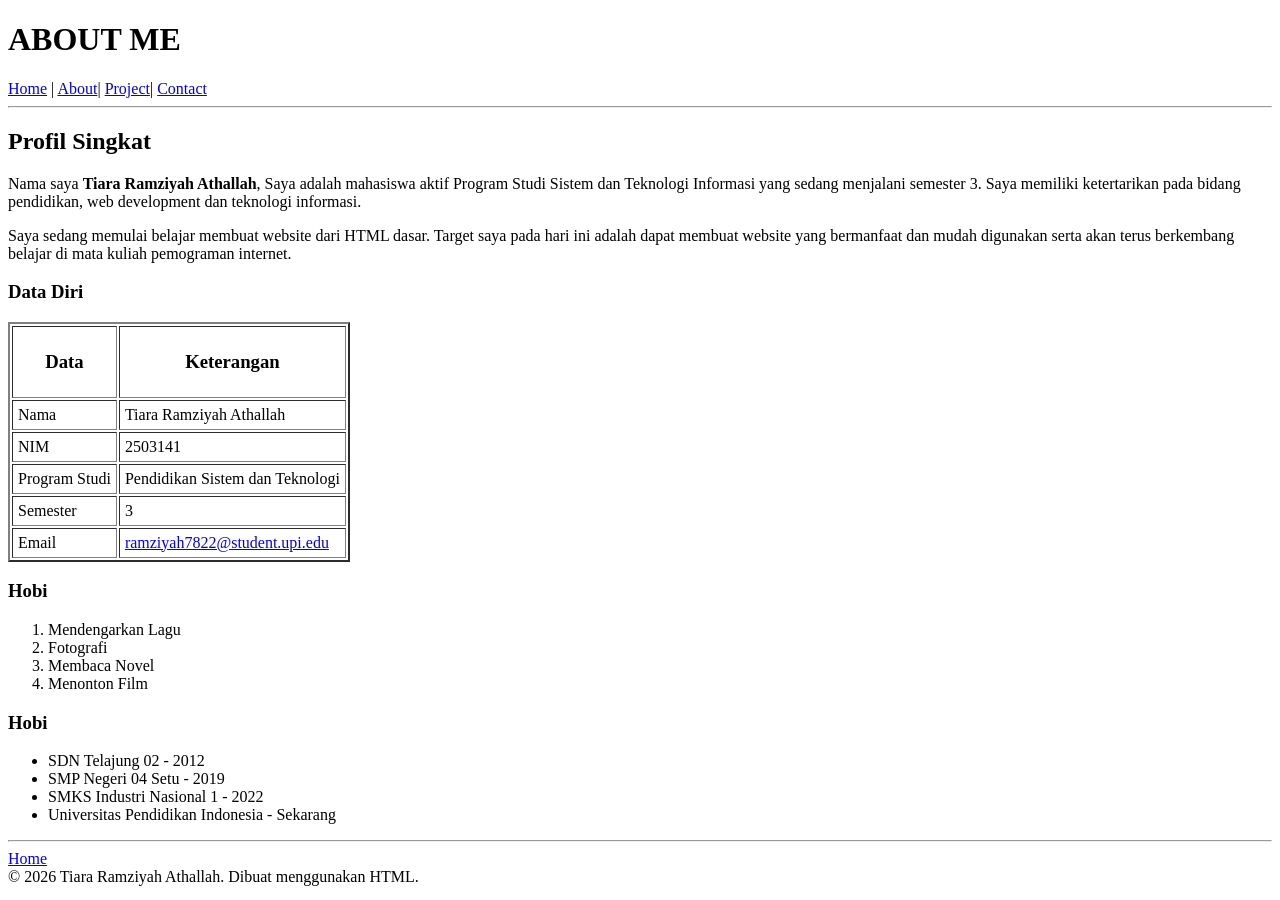
==== About.html @ 245da448 "Promnet2" ====
<!doctype html>
<html lang="id">
  <head>
    <title>About</title>
  </head>
  <body>
    <h1>ABOUT ME</h1>
    <nav>
      <a href="../Tugas/Home.html">Home</a> | 
      <a href="../Tugas/About.html">About</a>|
      <a href="../Tugas/Project.html">Project</a>|
      <a href="../Tugas/Contact.html">Contact</a>
    </nav>
    <hr>
    <h2>Profil Singkat</h2>
    <p>Nama saya <strong>Tiara Ramziyah Athallah</strong>, Saya adalah mahasiswa aktif Program Studi Sistem dan Teknologi Informasi yang sedang menjalani semester 3. Saya memiliki ketertarikan pada bidang pendidikan, web development dan teknologi informasi. </p>
    <p>Saya sedang memulai belajar membuat website dari HTML dasar. Target saya pada hari ini adalah dapat membuat website yang bermanfaat dan mudah digunakan serta akan terus berkembang belajar di mata kuliah pemograman internet.</p>
    <h3>Data Diri</h3>
    <table border="2" cellpadding="5">
    <tr>
        <td><h3 align="center">Data</h3></td>
        <td><h3 align="center">Keterangan</h3></td>
    </tr>
        <td>Nama</td>
        <td>Tiara Ramziyah Athallah</td>
     <tr>
        <td>NIM</td>
        <td>2503141</td>
    </tr>
     <tr>
        <td>Program Studi</td>
        <td>Pendidikan Sistem dan Teknologi </td>
     </tr>
      <tr>
        <td>Semester</td>
        <td>3</td>
     </tr>
     <tr>
        <td>Email</td>
        <td>
            <a href="https://mail.google.com/mail/u/3/#inbox">ramziyah7822@student.upi.edu</a>
        </td>
    </tr>
</table>
<h3>Hobi</h3>
<ol>
    <li>Mendengarkan Lagu</li>
    <li>Fotografi</li>
    <li>Membaca Novel</li>
    <li>Menonton Film</li>
</ol>
<h3>Hobi</h3>
<ul>
    <li>SDN Telajung 02 - 2012</li>
    <li>SMP Negeri 04 Setu - 2019</li>
    <li>SMKS Industri Nasional 1 - 2022</li>
    <li>Universitas Pendidikan Indonesia - Sekarang</li>
</ul>
<hr>
<nav>
<a href="../Tugas/Home.html">Home</a>
</nav>
 <footer>
    &copy; 2026 Tiara Ramziyah Athallah. Dibuat menggunakan HTML.
</footer>
</body>
</html>
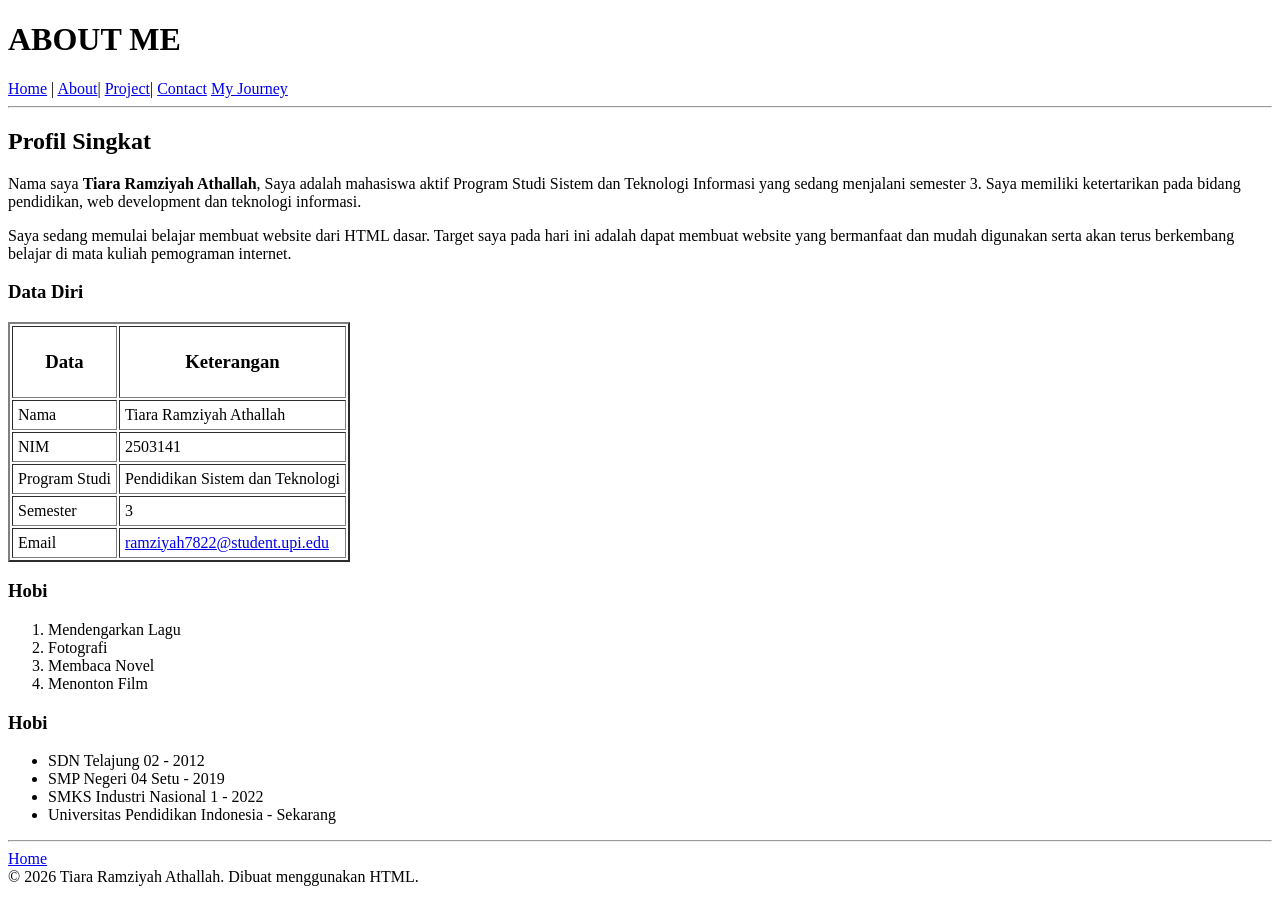
==== commit 3a96f089: "memperbaharui bloom" ====
--- a/About.html
+++ b/About.html
@@ -6,10 +6,11 @@
   <body>
     <h1>ABOUT ME</h1>
     <nav>
-      <a href="../Tugas/Home.html">Home</a> | 
-      <a href="../Tugas/About.html">About</a>|
-      <a href="../Tugas/Project.html">Project</a>|
-      <a href="../Tugas/Contact.html">Contact</a>
+      <a href="https://zyaahh.github.io/Promnet-Pertemuan2/">Home</a> | 
+      <a href="https://zyaahh.github.io/Promnet-Pertemuan2/About.html">About</a>|
+      <a href="https://zyaahh.github.io/Promnet-Pertemuan2/Project">Project</a>|
+      <a href="https://zyaahh.github.io/Promnet-Pertemuan2/Contact">Contact</a>
+      <a href="https://zyaahh.github.io/Promnet-Pertemuan2/My%20Journey">My Journey</a>
     </nav>
     <hr>
     <h2>Profil Singkat</h2>
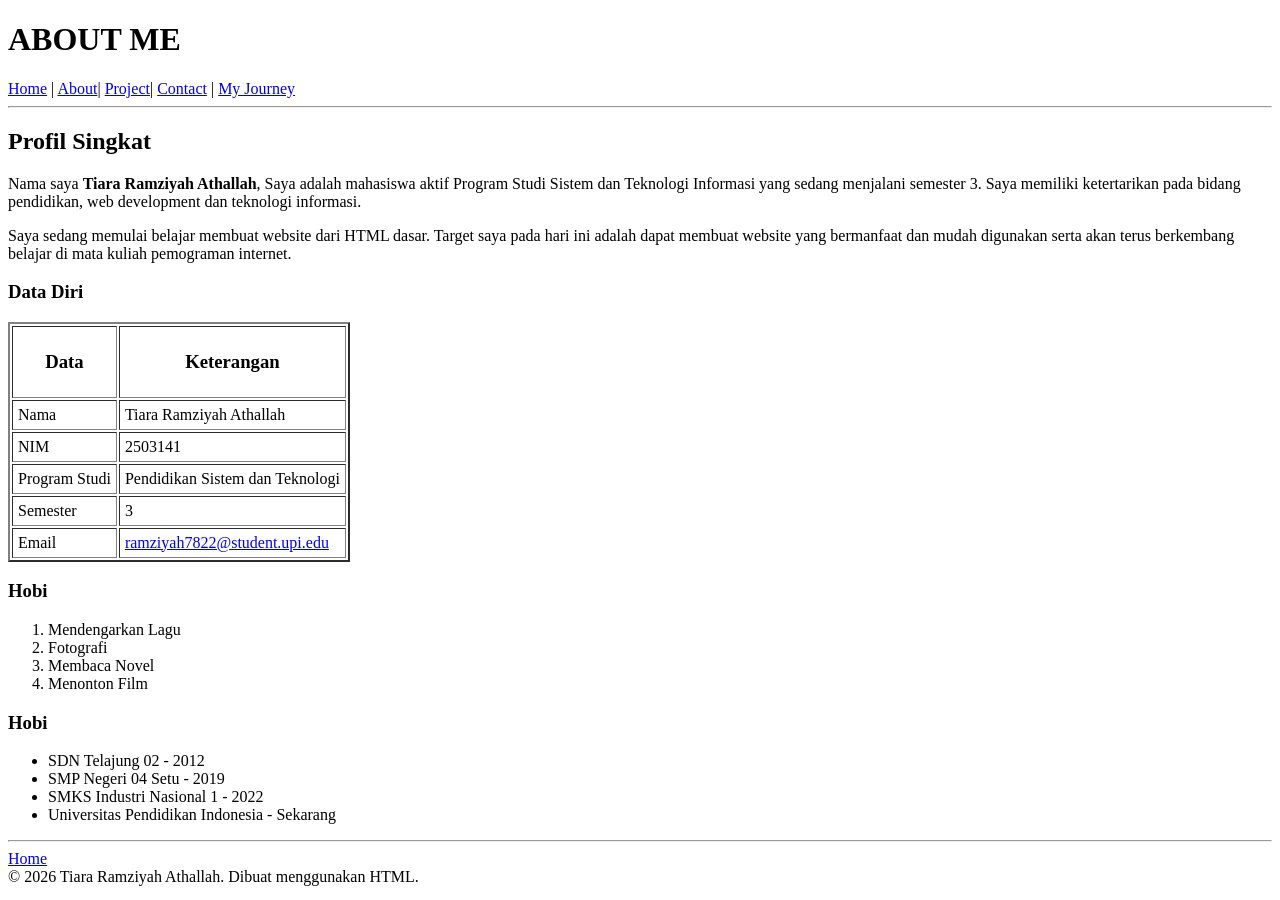
==== commit 0462beaf: "membuat my journey" ====
--- a/About.html
+++ b/About.html
@@ -9,7 +9,7 @@
       <a href="https://zyaahh.github.io/Promnet-Pertemuan2/">Home</a> | 
       <a href="https://zyaahh.github.io/Promnet-Pertemuan2/About.html">About</a>|
       <a href="https://zyaahh.github.io/Promnet-Pertemuan2/Project">Project</a>|
-      <a href="https://zyaahh.github.io/Promnet-Pertemuan2/Contact">Contact</a>
+      <a href="https://zyaahh.github.io/Promnet-Pertemuan2/Contact">Contact</a> |
       <a href="https://zyaahh.github.io/Promnet-Pertemuan2/My%20Journey">My Journey</a>
     </nav>
     <hr>
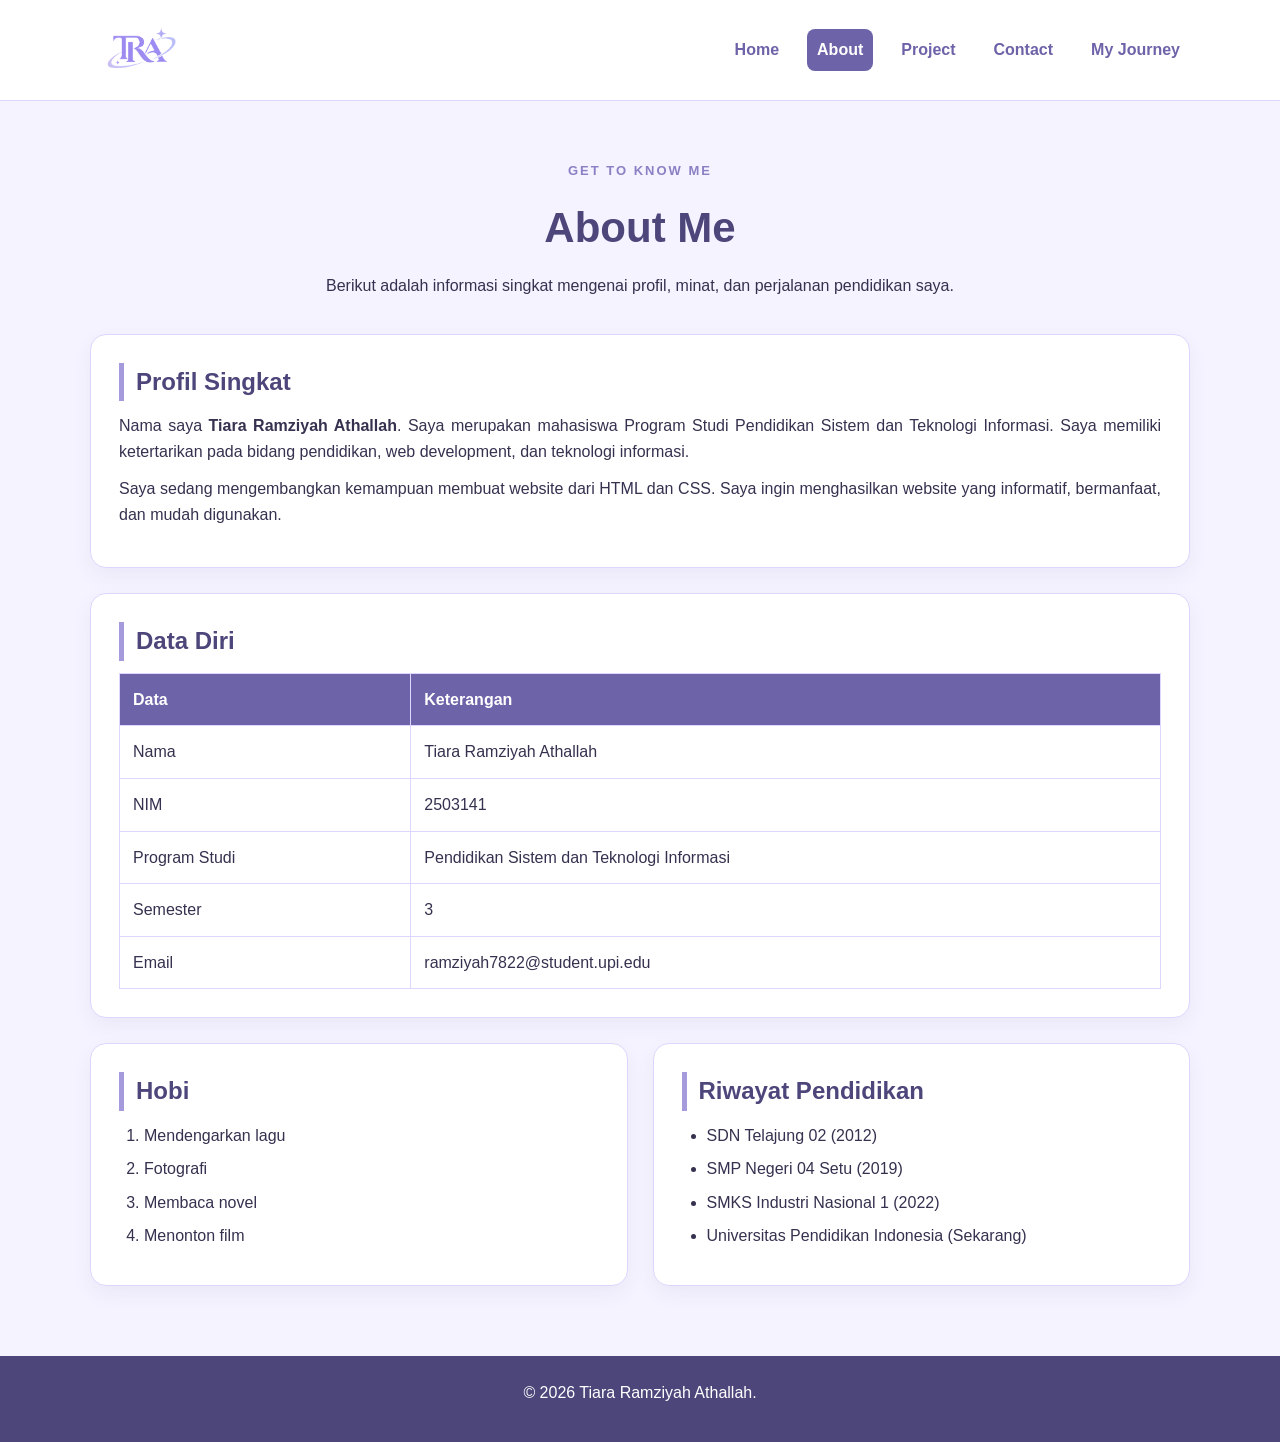
==== commit 8823ad52: "Membuat CSS" ====
--- a/About.html
+++ b/About.html
@@ -1,68 +1,109 @@
 <!doctype html>
 <html lang="id">
   <head>
+    <meta charset="UTF-8" />
+    <meta name="viewport" content="width=device-width, initial-scale=1.0" />
     <title>About</title>
+    <link rel="stylesheet" href="about.css" />
   </head>
   <body>
-    <h1>ABOUT ME</h1>
-    <nav>
-      <a href="https://zyaahh.github.io/Promnet-Pertemuan2/">Home</a> | 
-      <a href="https://zyaahh.github.io/Promnet-Pertemuan2/About.html">About</a>|
-      <a href="https://zyaahh.github.io/Promnet-Pertemuan2/Project">Project</a>|
-      <a href="https://zyaahh.github.io/Promnet-Pertemuan2/Contact">Contact</a> |
-      <a href="https://zyaahh.github.io/Promnet-Pertemuan2/My%20Journey">My Journey</a>
-    </nav>
-    <hr>
-    <h2>Profil Singkat</h2>
-    <p>Nama saya <strong>Tiara Ramziyah Athallah</strong>, Saya adalah mahasiswa aktif Program Studi Sistem dan Teknologi Informasi yang sedang menjalani semester 3. Saya memiliki ketertarikan pada bidang pendidikan, web development dan teknologi informasi. </p>
-    <p>Saya sedang memulai belajar membuat website dari HTML dasar. Target saya pada hari ini adalah dapat membuat website yang bermanfaat dan mudah digunakan serta akan terus berkembang belajar di mata kuliah pemograman internet.</p>
-    <h3>Data Diri</h3>
-    <table border="2" cellpadding="5">
-    <tr>
-        <td><h3 align="center">Data</h3></td>
-        <td><h3 align="center">Keterangan</h3></td>
-    </tr>
-        <td>Nama</td>
-        <td>Tiara Ramziyah Athallah</td>
-     <tr>
-        <td>NIM</td>
-        <td>2503141</td>
-    </tr>
-     <tr>
-        <td>Program Studi</td>
-        <td>Pendidikan Sistem dan Teknologi </td>
-     </tr>
-      <tr>
-        <td>Semester</td>
-        <td>3</td>
-     </tr>
-     <tr>
-        <td>Email</td>
-        <td>
-            <a href="https://mail.google.com/mail/u/3/#inbox">ramziyah7822@student.upi.edu</a>
-        </td>
-    </tr>
-</table>
-<h3>Hobi</h3>
-<ol>
-    <li>Mendengarkan Lagu</li>
-    <li>Fotografi</li>
-    <li>Membaca Novel</li>
-    <li>Menonton Film</li>
-</ol>
-<h3>Hobi</h3>
-<ul>
-    <li>SDN Telajung 02 - 2012</li>
-    <li>SMP Negeri 04 Setu - 2019</li>
-    <li>SMKS Industri Nasional 1 - 2022</li>
-    <li>Universitas Pendidikan Indonesia - Sekarang</li>
-</ul>
-<hr>
-<nav>
-<a href="../Tugas/Home.html">Home</a>
-</nav>
- <footer>
-    &copy; 2026 Tiara Ramziyah Athallah. Dibuat menggunakan HTML.
-</footer>
-</body>
-</html>+    <header id="header">
+      <nav class="navbar">
+        <img src="assets/TRA.png" alt="logo TRA" class="logo-TRA" />
+        <div class="nav-links">
+          <a href="index.html">Home</a>
+          <a class="active" href="About.html">About</a>
+          <a href="Project.html">Project</a>
+          <a href="Contact.html">Contact</a>
+          <a href="My%20Journey.html">My Journey</a>
+        </div>
+      </nav>
+    </header>
+
+    <main class="page-container">
+      <section class="page-heading">
+        <p class="small-title">GET TO KNOW ME</p>
+        <h1>About Me</h1>
+        <p>
+          Berikut adalah informasi singkat mengenai profil, minat, dan
+          perjalanan pendidikan saya.
+        </p>
+      </section>
+
+      <section class="about-card">
+        <h2>Profil Singkat</h2>
+        <p>
+          Nama saya <strong>Tiara Ramziyah Athallah</strong>. Saya merupakan
+          mahasiswa Program Studi Pendidikan Sistem dan Teknologi Informasi.
+          Saya memiliki ketertarikan pada bidang pendidikan, web development,
+          dan teknologi informasi.
+        </p>
+        <p>
+          Saya sedang mengembangkan kemampuan membuat website dari HTML dan CSS.
+          Saya ingin menghasilkan website yang informatif, bermanfaat, dan mudah
+          digunakan.
+        </p>
+      </section>
+
+      <section class="about-card">
+        <h2>Data Diri</h2>
+        <div class="table-wrapper">
+          <table>
+            <tr>
+              <th>Data</th>
+              <th>Keterangan</th>
+            </tr>
+            <tr>
+              <td>Nama</td>
+              <td>Tiara Ramziyah Athallah</td>
+            </tr>
+            <tr>
+              <td>NIM</td>
+              <td>2503141</td>
+            </tr>
+            <tr>
+              <td>Program Studi</td>
+              <td>Pendidikan Sistem dan Teknologi Informasi</td>
+            </tr>
+            <tr>
+              <td>Semester</td>
+              <td>3</td>
+            </tr>
+            <tr>
+              <td>Email</td>
+              <td>
+              <a href="https://mail.google.com/mail/u/3/#inbox">ramziyah7822@student.upi.edu</a>
+              </td>
+            </tr>
+          </table>
+        </div>
+      </section>
+
+      <section class="two-column">
+        <div class="about-card">
+          <h2>Hobi</h2>
+          <ol>
+            <li>Mendengarkan lagu</li>
+            <li>Fotografi</li>
+            <li>Membaca novel</li>
+            <li>Menonton film</li>
+          </ol>
+        </div>
+
+        <div class="about-card">
+          <h2>Riwayat Pendidikan</h2>
+          <ul>
+            <li>SDN Telajung 02 (2012)</li>
+            <li>SMP Negeri 04 Setu (2019)</li>
+            <li>SMKS Industri Nasional 1 (2022)</li>
+            <li>Universitas Pendidikan Indonesia (Sekarang)</li>
+          </ul>
+        </div>
+      </section>
+    </main>
+
+    <footer>
+      <p>&copy; 2026 Tiara Ramziyah Athallah.</p>
+    </footer>
+  </body>
+</html>
--- a/about.css
+++ b/about.css
@@ -0,0 +1,208 @@
+* {
+    box-sizing: border-box;
+    margin: 0;
+    padding: 0;
+}
+
+body {
+    background-color: #f5f3ff;
+    color: #35314f;
+    font-family: Arial, Helvetica, sans-serif;
+    line-height: 1.6;
+}
+
+a {
+    color: #6c63a8;
+    text-decoration: none;
+}
+
+h1, h2, h3, p {
+    margin-bottom: 12px;
+}
+
+h1, h2, h3 {
+    color: #4c467a;
+}
+
+p {
+    font-size: 16px;
+}
+
+img {
+    max-width: 100%;
+    display: block;
+}
+
+footer {
+    margin-top: 45px;
+    padding: 24px;
+    background-color: #4c467a;
+    color: #ffffff;
+    text-align: center;
+}
+
+#header {
+    background-color: #ffffff;
+    border-bottom: 1px solid #ddd6fe;
+}
+
+.navbar {
+    width: 90%;
+    max-width: 1100px;
+    min-height: 76px;
+    margin: 0 auto;
+    display: flex;
+    justify-content: space-between;
+    align-items: center;
+    gap: 20px;
+}
+
+.logo-TRA{
+    height: 100px;
+    width: 100px;
+}
+
+.nav-links {
+    display: flex;
+    justify-content: center;
+    align-items: center;
+    flex-wrap: wrap;
+    gap: 18px;
+}
+
+.nav-links a {
+    padding: 8px 10px;
+    font-weight: bold;
+    transition: color 0.3s ease, background-color 0.3s ease;
+}
+
+.nav-links a:hover,
+.nav-links a.active {
+    color: #ffffff;
+    background-color: #6c63a8;
+    border-radius: 8px;
+}
+
+.page-container,
+.hero {
+    width: 90%;
+    max-width: 1100px;
+    margin: 0 auto;
+}
+
+.page-container {
+    padding-top: 60px;
+}
+
+.page-heading {
+    text-align: center;
+    margin-bottom: 35px;
+}
+
+.page-heading h1 {
+    font-size: 42px;
+}
+
+.small-title {
+    color: #8b80c4;
+    font-size: 13px;
+    font-weight: bold;
+    letter-spacing: 2px;
+}
+
+.button {
+    display: inline-block;
+    padding: 12px 20px;
+    border: 2px solid #6c63a8;
+    border-radius: 8px;
+    font-weight: bold;
+    cursor: pointer;
+    transition: transform 0.3s ease, background-color 0.3s ease;
+}
+
+.button:hover {
+    transform: translateY(-4px);
+}
+
+.primary-button {
+    background-color: #6c63a8;
+    color: #ffffff;
+}
+
+.primary-button:hover {
+    background-color: #4c467a;
+}
+
+.secondary-button {
+    background-color: #ffffff;
+    color: #6c63a8;
+}
+
+.secondary-button:hover {
+    background-color: #eeeaff;
+}
+
+.table-wrapper {
+    overflow-x: auto;
+}
+
+table {
+    width: 100%;
+    border-collapse: collapse;
+    background-color: #ffffff;
+}
+
+th, td {
+    padding: 13px;
+    border: 1px solid #ddd6fe;
+    text-align: left;
+}
+
+th {
+    background-color: #6c63a8;
+    color: #ffffff;
+}
+
+.about-card {
+    padding: 28px;
+    margin-bottom: 25px;
+    background-color: #ffffff;
+    border: 1px solid #ddd6fe;
+    border-radius: 16px;
+    box-shadow: 0 8px 20px rgba(76, 70, 122, 0.06);
+}
+
+.about-card h2 {
+    border-left: 5px solid #a59bdc;
+    padding-left: 12px;
+}
+
+.about-card p {
+    text-align: justify;
+}
+
+.about-card ol,
+.about-card ul {
+    padding-left: 25px;
+}
+
+.about-card li {
+    margin-bottom: 8px;
+}
+
+.about-card a {
+    color: #35314f;
+}
+
+
+.two-column {
+    display: flex;
+    align-items: stretch;
+    gap: 25px;
+}
+
+.two-column .about-card {
+    flex: 1;
+}
+
+
